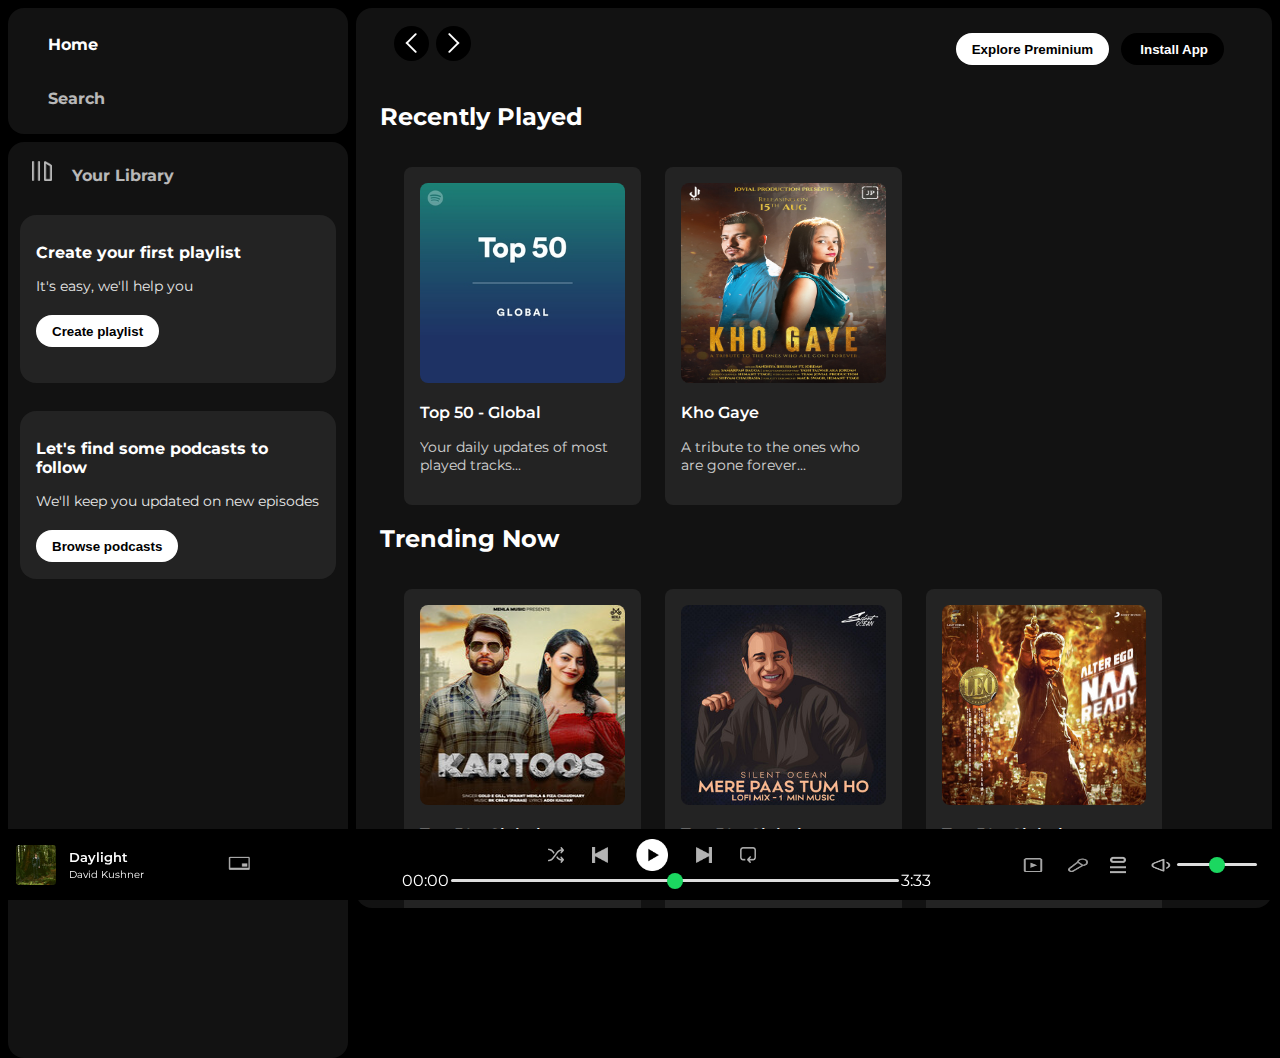
==== index.html @ 6ee37388 "New files added" ====
<!DOCTYPE html>
<html lang="en">

<head>
    <meta charset="UTF-8">
    <meta name="viewport" content="width=device-width, initial-scale=1.0">
    <title>Spotify - Web Player: Music for everyone</title>
    <link rel="icon" href="./assets/logo.png" />
    <link rel="stylesheet" href="style.css" />
    <link rel="stylesheet" href="https://cdnjs.cloudflare.com/ajax/libs/font-awesome/6.4.0/css/all.min.css"
        integrity="sha512-iecdLmaskl7CVkqkXNQ/ZH/XLlvWZOJyj7Yy7tcenmpD1ypASozpmT/E0iPtmFIB46ZmdtAc9eNBvH0H/ZpiBw=="
        crossorigin="anonymous" referrerpolicy="no-referrer" />
    <link rel="preconnect" href="https://fonts.googleapis.com">
    <link rel="preconnect" href="https://fonts.gstatic.com" crossorigin>
    <link href="https://fonts.googleapis.com/css2?family=Montserrat:wght@300;400;500;600;700&display=swap"
        rel="stylesheet">
</head>

<body>
    <div class="main">
        <div class="sidebar">
            <div class="nav">
                <div class="nav-opt" style="opacity: 1;">
                    <i class="fa-solid fa-house"></i>
                    <a href="#">Home</a>
                </div>
                <div class="nav-opt">
                    <i class="fa-solid fa-magnifying-glass"></i>
                    <a href="#">Search</a>
                </div>
            </div>
            <div class="library">
                <div class="options">
                    <div class="lib-opt nav-opt">
                        <img src="assets/library_icon.png">
                        <a href="#">Your Library</a>
                    </div>
                    <div class="icons">
                        <i class="fa-solid fa-plus"></i>
                        <i class="fa-solid fa-arrow-right"></i>
                    </div>
                </div>
                <div class="lib-box">
                    <div class="box">
                        <p class="box-p1">Create your first playlist</p>
                        <p class="box-p2">It's easy, we'll help you</p>
                        <button class="badge">Create playlist</button>
                    </div>
                    <div class="box">
                        <p class="box-p1">Let's find some podcasts to follow</p>
                        <p class="box-p2">We'll keep you updated on new episodes</p>
                        <button class="badge">Browse podcasts</button>
                    </div>
                </div>
            </div>
        </div>
        <div class="main-content">
            <div class="sticky-nav">
                <div class="sticky-left">
                    <img src="assets/backward_icon.png" />
                    <img class="hide" src="assets/forward_icon.png" />
                </div>
                <div class="sticky-right">
                    <button class="badge nav-item hide">Explore Preminium</button>
                    <button id="install" class="badge nav-item"><i class="fa-regular fa-circle-down"></i>Install
                        App</button>
                    <i class="fa-solid fa-user nav-item user"></i>
                </div>
            </div>

            <h2>Recently Played</h2>
            <div class="card-container">
                <div class="card">
                    <img class="card-img" src="assets/card1img.jpeg" />
                    <p class="card-title">Top 50 - Global</p>
                    <p class="card-info">Your daily updates of most played tracks...</p>
                </div>
                <div class="card">
                    <img class="card-img" src="assets/card7.jpg" />
                    <p class="card-title">Kho Gaye</p>
                    <p class="card-info">A tribute to the ones who are gone forever...</p>
                </div>
            </div>
            <h2>Trending Now</h2>
            <div class="card-container">
                <div class="card">
                    <img class="card-img" src="assets/card8.jpg" />
                    <p class="card-title">Top 50 - Global</p>
                    <p class="card-info">Your daily updates of most played tracks...</p>
                </div>
                <div class="card">
                    <img class="card-img" src="assets/card3img.jpeg" />
                    <p class="card-title">Top 50 - Global</p>
                    <p class="card-info">Your daily updates of most played tracks...</p>
                </div>
                <div class="card">
                    <img class="card-img" src="assets/card4img.jpeg" />
                    <p class="card-title">Top 50 - Global</p>
                    <p class="card-info">Your daily updates of most played tracks...</p>
                </div>
                <div class="card">
                    <img class="card-img" src="assets/card11.jpg" />
                    <p class="card-title">Top 50 - Global</p>
                    <p class="card-info">Your daily updates of most played tracks...</p>
                </div>
                <div class="card">
                    <img class="card-img" src="assets/card12.jfif" />
                    <p class="card-title">Top 50 - Global</p>
                    <p class="card-info">Your daily updates of most played tracks...</p>
                </div>
            </div>

            <h2>Featured Charts</h2>
            <div class="card-container">
                <div class="card">
                    <img class="card-img" src="assets/card6img.jpeg" />
                    <p class="card-title">Top 50 - Global</p>
                    <p class="card-info">Your daily updates of most played tracks...</p>
                </div>
                <div class="card">
                    <img class="card-img" src="assets/card5img.jpeg" />
                    <p class="card-title">Top 50 - Global</p>
                    <p class="card-info">Your daily updates of most played tracks...</p>
                </div>
                <div class="card">
                    <img class="card-img" src="assets/card1img.jpeg" />
                    <p class="card-title">Top 50 - Global</p>
                    <p class="card-info">Your daily updates of most played tracks...</p>
                </div>
            </div>
            <div class="footer">
                <div class="line"></div>
            </div>
        </div>
        <div class="music-player">
            <div class="album">
                <img id="album-pic" src="assets/album_picture.jpeg" />
                <div class="album-head">
                    <div id="song">Daylight</div>
                    <div id="artist">David Kushner</div>
                </div>
                <i class="fa-solid fa-heart album-icon1"></i>
                <!-- <img src="assets/album_icon1.png" alt="" class="album-icon1"> -->
                <img src="assets/album_icon2.png" alt="" class="album-icon2">
            </div>
            <div class="player">
                <div class="player-control">
                    <img class="player-icon" src="assets/player_icon1.png" />
                    <img class="player-icon" src="assets/player_icon2.png" />
                    <img id="play" class="player-icon" src="assets/player_icon3.png" />
                    <img class="player-icon" src="assets/player_icon4.png" />
                    <img class="player-icon" src="assets/player_icon5.png" />
                </div>
                <div class="playback-bar">
                    <span class="curr-time">00:00</span>
                    <input type="range" min="0" max="100" class="progress-bar">
                    <span class="curr-time">3:33</span>
                </div>
            </div>
            <div class="control">
                <img class="control-icon inc" src="assets/controls_icon1.png" />
                <img class="control-icon inc" src="assets/controld_icon2.png" />
                <img class="control-icon dec" src="assets/controls_icon3.png" />
                <!-- <img class="control-icon" src="assets/controls_icon4.png" /> -->
                <div class="control-vol">
                    <img class="control-icon" id="vol" src="assets/controls_icon5.png" />
                    <input type="range" min="0" max="100" class="progress-bar">
                </div>
            </div>
        </div>
    </div>
</body>

</html>
---- style.css ----
body{
    font-family: 'Montserrat', sans-serif;
    margin: 0;
    background-color: black;
    color: white;
    overflow: hidden;
}
.main{
    display: flex;
    height: 100vh;
    padding: 0.5rem;
}
.sidebar{
    background-color: black;
    /* background-color: #121212; */
    width: 340px;
    border-radius: 1rem;
    margin-right: 0.5rem;
}
.main-content{
    /* background-color: black; */
    background-color: #121212;
    flex: 1;
    border-radius: 1rem;
    overflow: auto;
    padding: 0 1.5rem 0 1.5rem;
}
.music-player{
    background-color: black;
    /* background-color: black; */

    position: fixed;
    bottom: 0;
    height: 71px;
    width: 100vw;
}
a{
    text-decoration: none;
    color: white;
}
.nav{
    background-color: #121212;
    border-radius: 1rem;
    display: flex;
    flex-direction: column;
    height: 110px;
    justify-content: center;
    padding: 0.5rem 0.75rem;
}
.nav-opt{
    line-height: 2.5rem;
    opacity: 0.7;
    /* padding-left: 10px; */
    padding: 0.4rem 0.75rem;
}
.nav-opt:hover{
    opacity: 1;
}
.nav-opt i{
    font-size: 1.25rem;
}
.nav-opt a{
    font-weight: bolder;
    font-size: 1rem;
    margin-left: 1rem;
}

/* Library */
.library{
    border-radius: 1rem;
    background-color: #121212;
    height: 100%;
    margin-top: .5rem;
    padding: 0.5rem 0.75rem;
}
.options{
    display: flex;
    justify-content: space-between;
    align-items: center;
}
.lib-opt img{
    height:1.25rem;
    width: 1.25rem;
}
.options .icons i{
    opacity: .7;
    font-size: 1.25rem;
    margin-right: 1rem;
}
.icons i:hover{
    opacity: 1;
}

.box{
    background-color: #232323;
    border-radius: 1rem;
    height: 9rem;
    margin: 0.75rem 0 1.75rem 0;
    padding: 0.75rem 1rem;
}
.box-p1{
    font-size: 1rem;
    font-weight: 700;
}
.box-p2{
    font-size: 0.85rem;
    opacity: .9;
}
.badge{
    border: none;
    background: #fff;
    border-radius: 100px;
    padding: 0.25rem 1rem;
    font-weight: 700;
    margin-top: 0.5rem;
    height: 2rem;
    width: fit-content;
}

.sticky-nav{
    position: sticky;
    top: 0px;
    background-color: #121212;
    display: flex;
    justify-content: space-between;
    align-items: center;
    padding: 1rem 0 1rem 0;
    z-index: 10;
}
.sticky-left img{
    height: 1.5rem;
    width: 1.5rem;
    border-radius: 50%;
    background-color: black;
    padding: .35rem .35rem;
    margin: .1rem;
}
.sticky-left{
    margin-left: 0.75rem;
}
.user{
   font-size: 1.25rem;
}
.sticky-right{
    display: flex;
    align-items: center;
    justify-content: center;
}
.nav-item{
    margin-right: 0.75rem; 
      
}
#install{
    color: white;
    background-color: black;
}
.sticky-right button i{
    margin-right: .2rem;
    font-size: 1rem;
}
@media(max-width:1000px){
    .hide{
        display: none;
    }
}

.card-container{
    display: flex;
    flex-wrap: wrap;
    /* justify-content: space-between; */
}
.card{
    background-color: #232323;
    width: 12.8rem;
    padding: 1rem 1rem;
    border-radius: 0.5rem;
    margin-left: 1.5rem;
    margin-top: 1rem;
}
.card-img{
    height: 12.5rem;
    width: 100%;
    border-radius: 0.5rem;
}
.card-title{
    font-size: 1rem;
    font-weight: 600;
}
.card-info{
    font-size: 0.9rem;
    opacity: .8;
}

.footer{
    height: 300px;
    display: flex;
    align-items: center;
    justify-content: center;
}
.line{
    width: 90%;
    height: 30%;
    border-top: 1px solid #fff;
    opacity: 0.4;
}


/* music player */
.music-player{
    display: flex;
    justify-content: space-between;
    align-items: center;
}
.album{
    width: 25%;
    /* background-color: palevioletred; */
}
.player{
    width: 50%;
    /* background-color: orange; */
}
.control{
    width: 25%;
    /* background-color: green; */
}
.player-icon{
    height: 1rem;
    width: 1rem;
    margin-right: 1.75rem;
    opacity: 0.7;
}
.player-control img:hover{
    opacity: 1;
}
#play{
    height: 2rem;
    width: 2rem;
    opacity: 1;
}
#play:hover{
    transform: scale(1.1);
}
.player-control{
    display: flex;
    justify-content: center;
    align-items: center;
}
.playback-bar{
    display: flex;
    justify-content: center;
    align-items: center;
}
.progress-bar{
    width: 70%;
    appearance: none;
    background-color: transparent;
    cursor: pointer;
}
.progress-bar::-webkit-slider-runnable-track{
    background-color: #ddd;
    border-radius: 100px;
    height: 0.2rem;
}
.progress-bar::-webkit-slider-thumb{
    appearance: none;
    height: 1rem;
    width: 1rem;
    border-radius: 50%;
    background-color: #1bd760;
    margin-top: -6px;
}
.album{
    display: flex;
    align-items: center;

}
#album-pic{
    height: 2.5rem;
    width: 2.5rem;
    margin-left: 0.5rem;
    margin-right: 0.8rem;
    border-radius: .2rem;
}
.album-icon1{
    height: 1.5rem;
    width: 1.5rem;
    margin: 0 1rem 0 2.5rem;
}
.album-icon1:hover{
    color:palevioletred;
}
.album-icon2{
    height: 2rem;
    width: 2rem;
}
.album-head{
    padding: 2rem 0 2rem 0;
}
#song{
    font-size: 0.82rem;
    margin-bottom: 0.2rem;
    font-weight: 600;
}
#artist{
    font-size: 0.6rem;
}
.control{
    display: flex;
    align-items: center;
    width: fit-content;
    margin-right: 1.8rem;
}
.control-icon{
    height: 1.5rem;
    width: 1.5rem;
    margin-left: 0.8rem;
}
.control-vol{
    display: flex;
    justify-content: end;
}
.control-vol input{
    width: 5rem; 
}
#vol{
    height: 2rem;
    width: 2rem;
}
.inc{
    height: 2rem;
    width: 2rem;
}
.dec{
    opacity: 0.7;
}
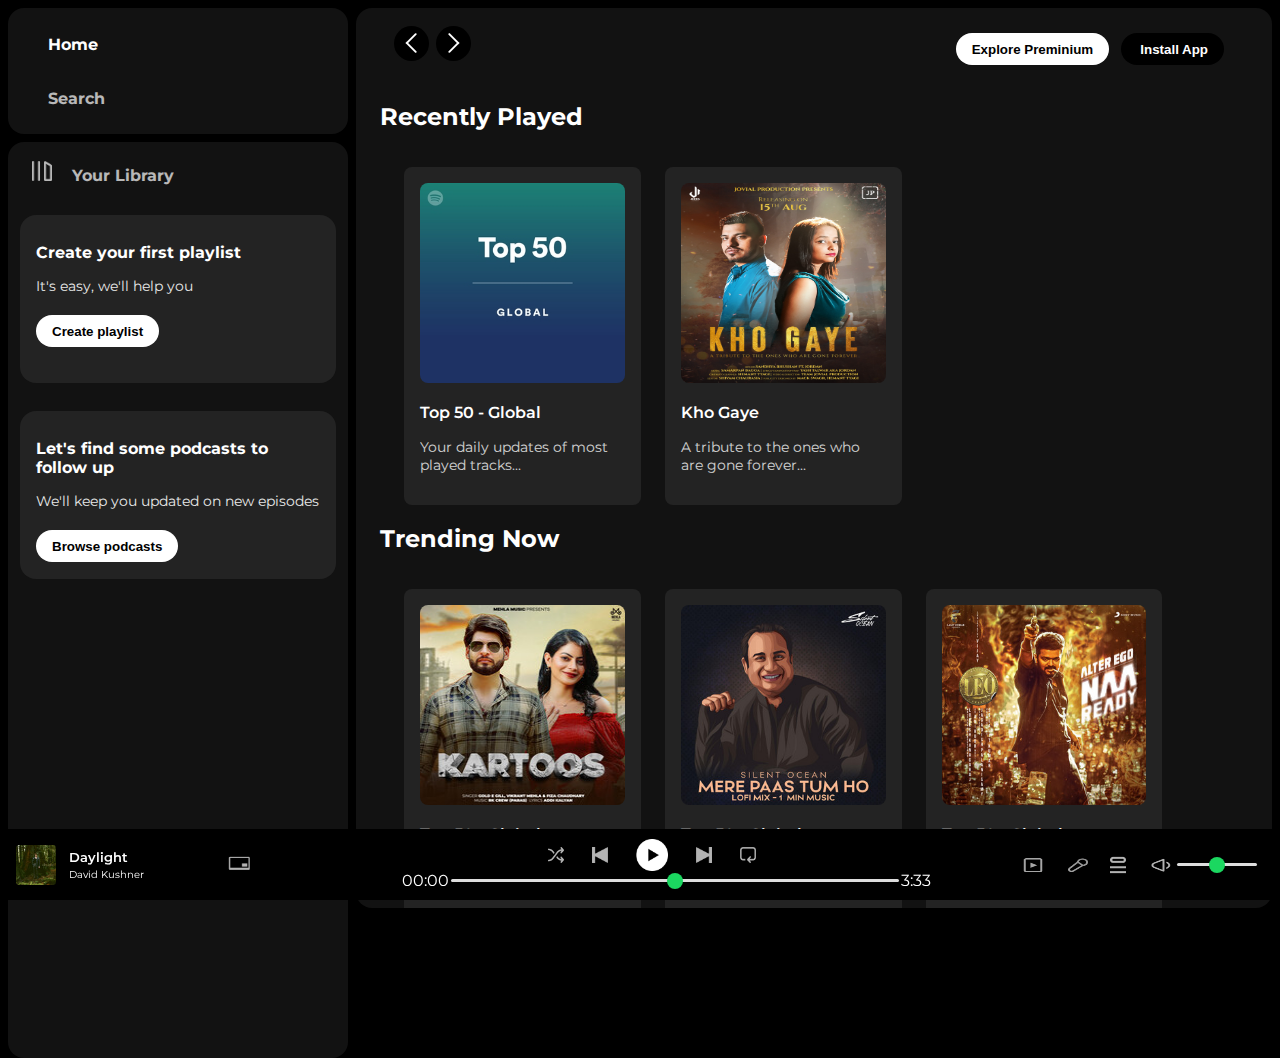
==== commit 81e0f1b0: "Index.html changed" ====
--- a/index.html
+++ b/index.html
@@ -47,7 +47,7 @@
                         <button class="badge">Create playlist</button>
                     </div>
                     <div class="box">
-                        <p class="box-p1">Let's find some podcasts to follow</p>
+                        <p class="box-p1">Let's find some podcasts to follow up</p>
                         <p class="box-p2">We'll keep you updated on new episodes</p>
                         <button class="badge">Browse podcasts</button>
                     </div>
